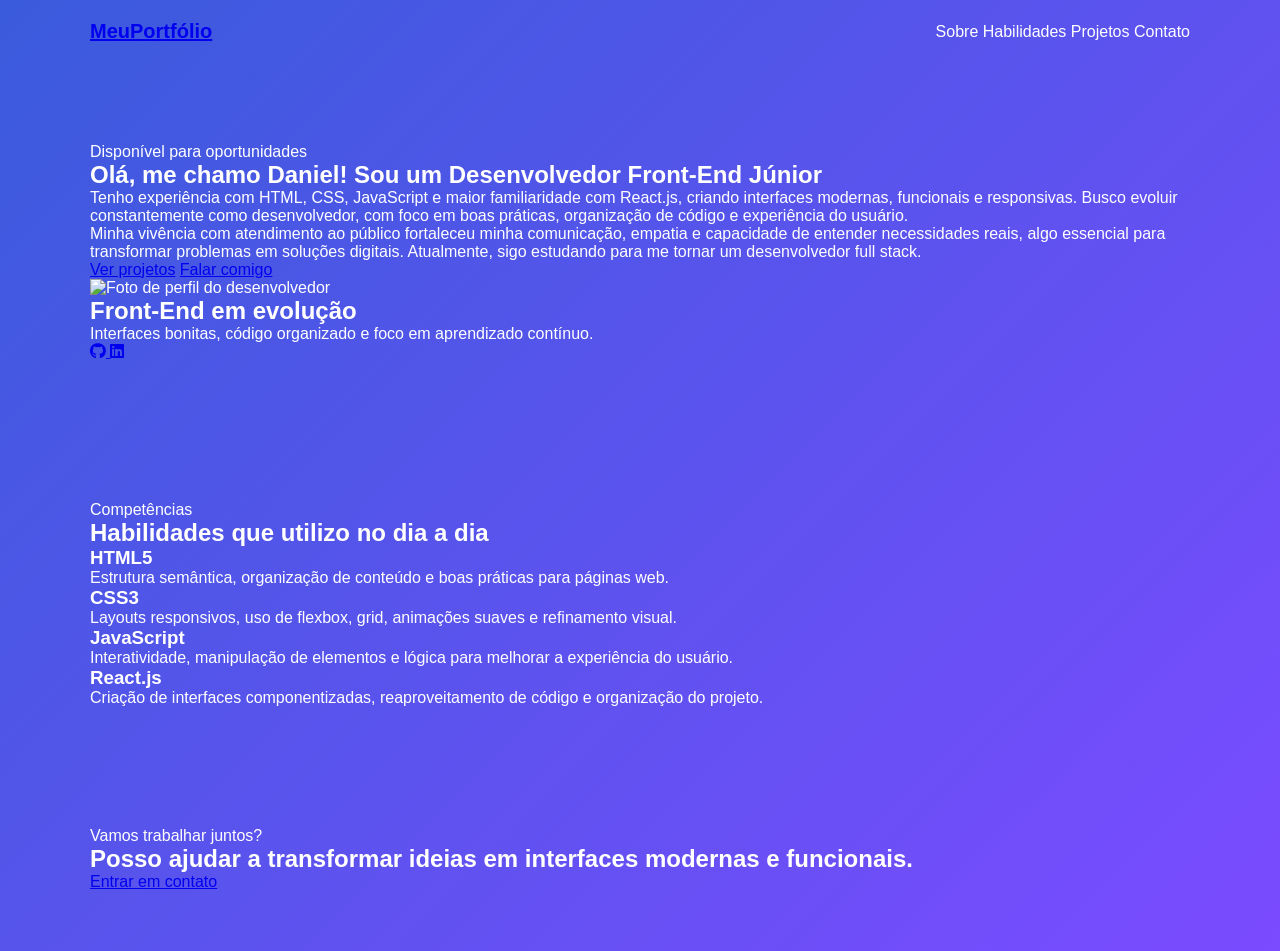
==== index.html @ eba87d22 "Update index.html" ====
<!DOCTYPE html>
<html lang="pt-BR">

<head>
    <meta charset="UTF-8">
    <meta name="viewport" content="width=device-width, initial-scale=1.0">
    <title>Portfólio | Desenvolvedor Front-End</title>
    <link rel="preconnect" href="https://fonts.googleapis.com">
    <link rel="preconnect" href="https://fonts.gstatic.com" crossorigin>
    <link href="https://fonts.googleapis.com/css2?family=Inter:wght@400;500;600;700;800&display=swap" rel="stylesheet">
    <link rel="stylesheet" href="style.css">
    <link rel="stylesheet" href="https://cdnjs.cloudflare.com/ajax/libs/font-awesome/6.5.0/css/all.min.css">
</head>

<body>
    <header class="topo">
        <div class="container nav">
            <a href="index.html" class="logo">MeuPortfólio</a>

            <nav>
                <a href="#sobre">Sobre</a>
                <a href="#habilidades">Habilidades</a>
                <a href="projetos.html">Projetos</a>
                <a href="https://www.instagram.com/danieelcorreia/" target="_blank" class="nav-contato">Contato</a>
            </nav>
        </div>
    </header>

    <main>
        <section class="main" id="sobre">
            <div class="container main-grid">
                <div class="main-texto">
                    <span class="destaque">Disponível para oportunidades</span>
                    <h1>Olá, me chamo Daniel! Sou um <span>Desenvolvedor Front-End Júnior</span></h1>

                    <p>
                        Tenho experiência com HTML, CSS, JavaScript e maior familiaridade com React.js,
                        criando interfaces modernas, funcionais e responsivas. Busco evoluir constantemente
                        como desenvolvedor, com foco em boas práticas, organização de código e experiência do usuário.
                    </p>

                    <p>
                        Minha vivência com atendimento ao público fortaleceu minha comunicação, empatia e capacidade
                        de entender necessidades reais, algo essencial para transformar problemas em soluções digitais.
                        Atualmente, sigo estudando para me tornar um desenvolvedor full stack.
                    </p>

                    <div class="main-botoes">
                        <a href="projetos.html" class="botao botao-primario">Ver projetos</a>
                        <a href="https://wa.me/5511357924939" target="_blank"
                            class="botao botao-secundario">Falar comigo</a>
                    </div>
                </div>

                <div class="main-card">

                    <img src="./imagens/IMG_20250426_105525.jpg" alt="Foto de perfil do desenvolvedor">
                    <div class="card-info">
                        <h2>Front-End em evolução</h2>
                        <p>Interfaces bonitas, código organizado e foco em aprendizado contínuo.</p>
                        <div class="social-links">

                            <a href="https://github.com/Forgotentubba" target="_blank">
                                <i class="fa-brands fa-github"></i>
                            </a>

                            <a href="https://www.linkedin.com/in/carlos-daniel-329a84391/" target="_blank">
                                <i class="fa-brands fa-linkedin"></i>
                            </a>

                        </div>
                    </div>
                </div>
            </div>
        </section>

        <section class="secao" id="habilidades">
            <div class="container">
                <div class="secao-titulo">
                    <span>Competências</span>
                    <h2>Habilidades que utilizo no dia a dia</h2>
                </div>

                <div class="skills-grid">
                    <article class="skill-card">
                        <h3>HTML5</h3>
                        <p>Estrutura semântica, organização de conteúdo e boas práticas para páginas web.</p>
                    </article>

                    <article class="skill-card">
                        <h3>CSS3</h3>
                        <p>Layouts responsivos, uso de flexbox, grid, animações suaves e refinamento visual.</p>
                    </article>

                    <article class="skill-card">
                        <h3>JavaScript</h3>
                        <p>Interatividade, manipulação de elementos e lógica para melhorar a experiência do usuário.</p>
                    </article>

                    <article class="skill-card">
                        <h3>React.js</h3>
                        <p>Criação de interfaces componentizadas, reaproveitamento de código e organização do projeto.
                        </p>
                    </article>
                </div>
            </div>
        </section>

        <section class="secao contato">
            <div class="container contato-box">
                <div>
                    <span>Vamos trabalhar juntos?</span>
                    <h2>Posso ajudar a transformar ideias em interfaces modernas e funcionais.</h2>
                </div>
                <a href="https://mailto:carlosdanielsantoscorreia@gmail.com" target="_blank" class="botao botao-primario">Entrar em contato</a>
            </div>
        </section>
    </main>
</body>

</html>
---- style.css ----
* {
    margin: 0;
    padding: 0;
    box-sizing: border-box;
    font-family: Arial, Helvetica, sans-serif;
}

body {
    background: linear-gradient(135deg, #3a5bdc, #7b4bff);
    color: #fff;
}

.container {
    width: 90%;
    max-width: 1100px;
    margin: auto;
}

header {
    padding: 20px 0;
}

.nav {
    display: flex;
    justify-content: space-between;
    align-items: center;
}

.logo {
    font-weight: bold;
    font-size: 20px;
}

nav ul {
    display: flex;
    list-style: none;
    gap: 20px;
}

nav a {
    color: #fff;
    text-decoration: none;
    font-weight: 500;
}

.btn-nav {
    background: #ff7a00;
    padding: 8px 15px;
    border-radius: 5px;
    display: flex;
    color: #fff;
    font-weight: bold;
    text-decoration: none;
}

.main {
    padding: 80px 0;
}

.main-content {
    display: flex;
    align-items: center;
    justify-content: space-between;
}

.main-text h1 {
    font-size: 42px;
    margin-bottom: 20px;
}

.main-text span {
    color: #ff7a00;
}

.main-text p {
    margin-bottom: 25px;
    font-size: 18px;
}

.main-buttons {
    display: flex;
    gap: 15px;
}

.btn-primary {
    background: #ff7a00;
    color: #fff;
    padding: 12px 25px;
    text-decoration: none;
    border-radius: 6px;
    font-weight: bold;
}

.btn-outline {
    border: 2px solid #fff;
    padding: 12px 25px;
    text-decoration: none;
    color: #fff;
    border-radius: 6px;
}

section {
    padding: 60px 0;
}

.benefits, .services {
    background: #ffffff;
    color: #333;
}

.benefits-grid,
.services-grid {
    display: grid;
    grid-template-columns: repeat(auto-fit, minmax(250px, 1fr));
    gap: 20px;
}

.card {
    background: #f5f5f5;
    padding: 30px;
    border-radius: 12px;
    text-align: center;
}

.services h2 {
    text-align: center;
    margin-bottom: 10px;
}

.subtitle {
    text-align: center;
    margin-bottom: 40px;
    color: #666;
}

.center {
    text-align: center;
    margin-top: 40px;
}

footer {
    text-align: center;
    padding: 20px;
    background: #222;
    color: #fff;
}

@media (max-width: 768px) {
    .main-content {
        flex-direction: column;
        text-align: center;
    }

    .main-buttons {
        justify-content: center;
    }
}
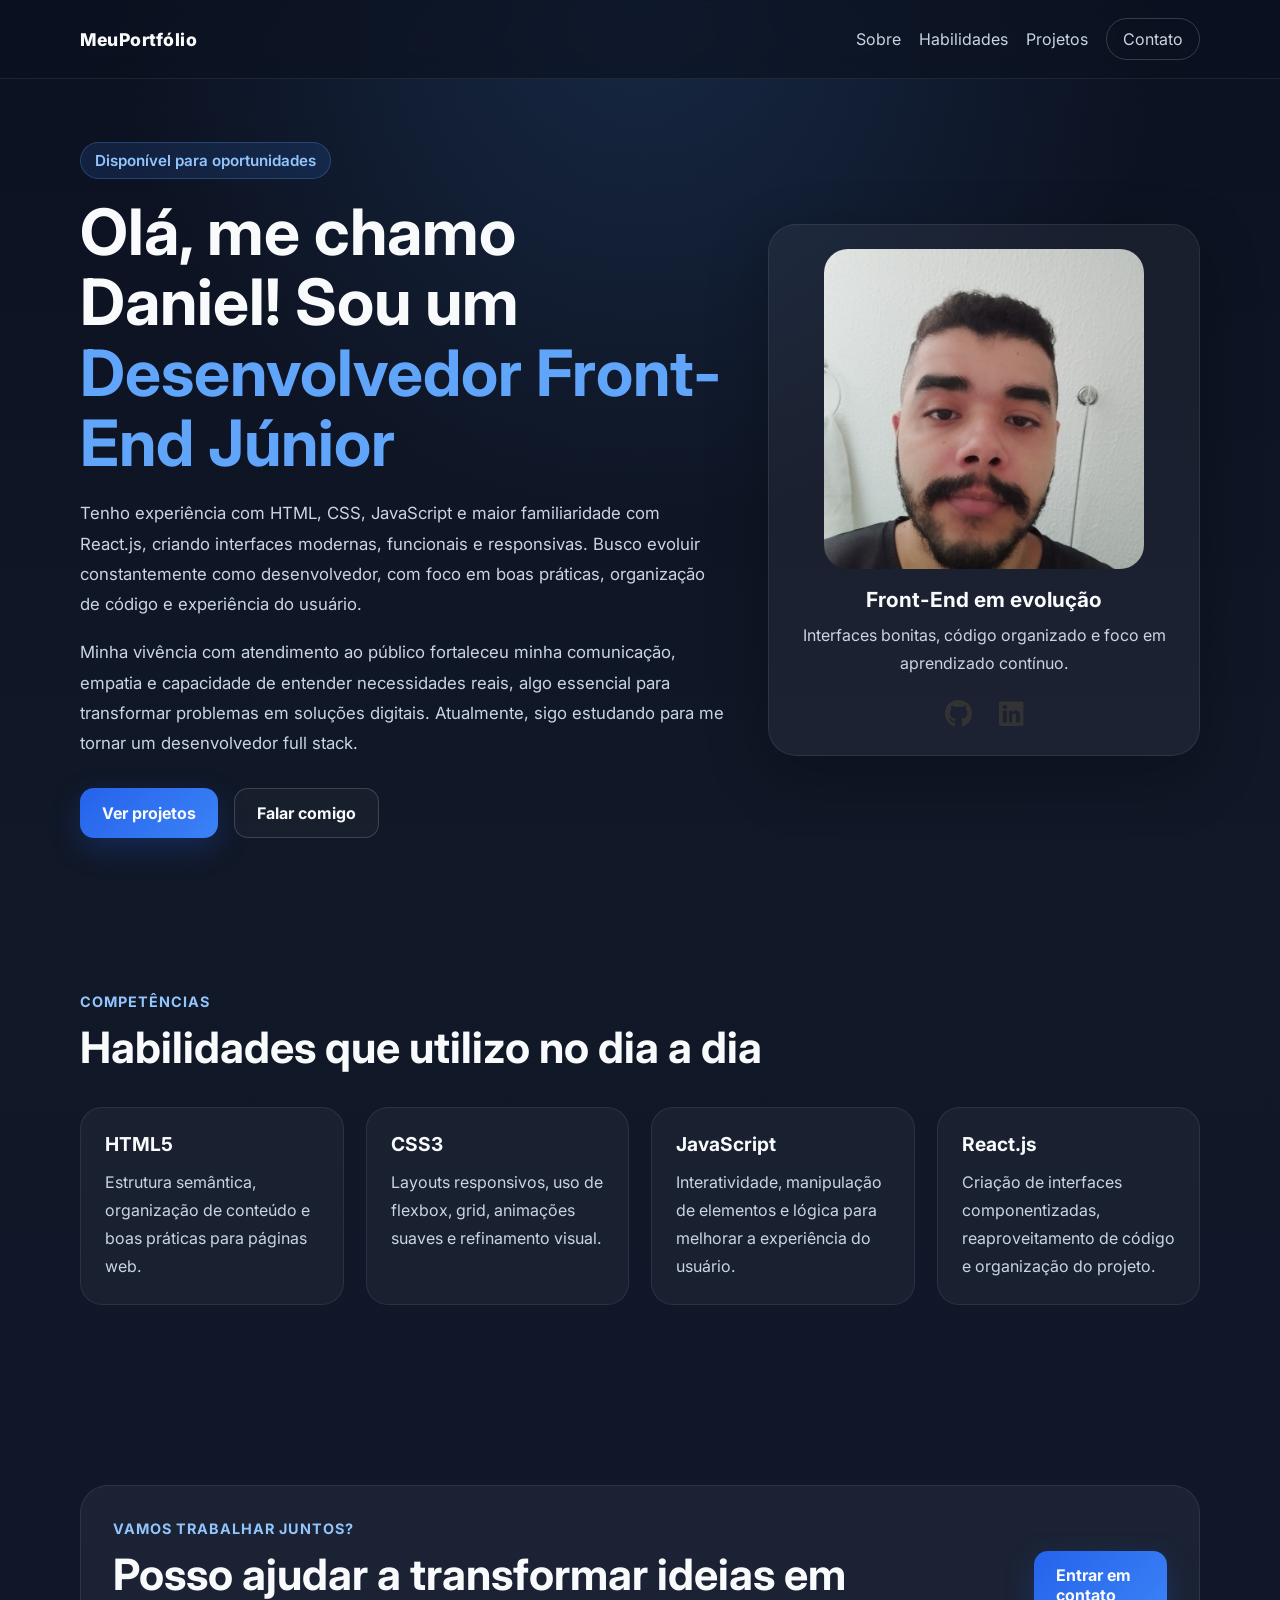
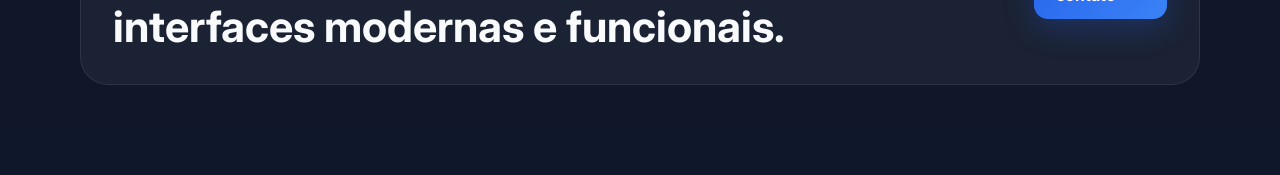
==== commit 60035e18: "Atualizar o index.html" ====
--- a/index.html
+++ b/index.html
@@ -21,7 +21,7 @@
                 <a href="#sobre">Sobre</a>
                 <a href="#habilidades">Habilidades</a>
                 <a href="projetos.html">Projetos</a>
-                <a href="https://www.instagram.com/danieelcorreia/" target="_blank" class="nav-contato">Contato</a>
+                <a href="https://wa.me/5511357924939" target="_blank" class="nav-contato">Contato</a>
             </nav>
         </div>
     </header>
@@ -112,7 +112,7 @@
                     <span>Vamos trabalhar juntos?</span>
                     <h2>Posso ajudar a transformar ideias em interfaces modernas e funcionais.</h2>
                 </div>
-                <a href="https://mailto:carlosdanielsantoscorreia@gmail.com" target="_blank" class="botao botao-primario">Entrar em contato</a>
+                <a href="https://wa.me/5511357924939" target="_blank" class="botao botao-primario">Entrar em contato</a>
             </div>
         </section>
     </main>
--- a/style.css
+++ b/style.css
@@ -2,156 +2,306 @@
     margin: 0;
     padding: 0;
     box-sizing: border-box;
-    font-family: Arial, Helvetica, sans-serif;
+}
+
+html {
+    scroll-behavior: smooth;
 }
 
 body {
-    background: linear-gradient(135deg, #3a5bdc, #7b4bff);
-    color: #fff;
+    font-family: 'Inter', sans-serif;
+    background:
+        radial-gradient(circle at top, rgba(74, 144, 226, 0.18), transparent 28%),
+        linear-gradient(180deg, #0b1120 0%, #111827 50%, #0f172a 100%);
+    color: #f8fafc;
+}
+
+a {
+    color: inherit;
+    text-decoration: none;
+}
+
+img {
+    max-width: 100%;
+    display: block;
 }
 
 .container {
-    width: 90%;
-    max-width: 1100px;
-    margin: auto;
-}
-
-header {
-    padding: 20px 0;
+    width: min(1120px, 90%);
+    margin: 0 auto;
+}
+
+.topo {
+    position: sticky;
+    top: 0;
+    z-index: 10;
+    backdrop-filter: blur(12px);
+    background: rgba(11, 17, 32, 0.65);
+    border-bottom: 1px solid rgba(255, 255, 255, 0.08);
 }
 
 .nav {
     display: flex;
+    align-items: center;
     justify-content: space-between;
-    align-items: center;
+    padding: 18px 0;
 }
 
 .logo {
-    font-weight: bold;
-    font-size: 20px;
-}
-
-nav ul {
-    display: flex;
-    list-style: none;
+    font-size: 1.1rem;
+    font-weight: 800;
+    letter-spacing: 0.5px;
+}
+
+nav {
+    display: flex;
+    align-items: center;
+    gap: 18px;
+    flex-wrap: wrap;
+}
+
+nav a {
+    color: #cbd5e1;
+    transition: 0.3s ease;
+}
+
+nav a:hover {
+    color: #ffffff;
+}
+
+.nav-contato {
+    padding: 10px 16px;
+    border: 1px solid rgba(255, 255, 255, 0.18);
+    border-radius: 999px;
+}
+
+.main {
+    min-height: calc(100vh - 78px);
+    display: flex;
+    align-items: center;
+    padding: 56px 0;
+}
+
+.main-grid {
+    display: grid;
+    grid-template-columns: 1.2fr 0.8fr;
+    gap: 40px;
+    align-items: center;
+}
+
+.destaque {
+    display: inline-block;
+    padding: 8px 14px;
+    margin-bottom: 18px;
+    border-radius: 999px;
+    background: rgba(59, 130, 246, 0.14);
+    border: 1px solid rgba(96, 165, 250, 0.25);
+    color: #93c5fd;
+    font-size: 0.95rem;
+    font-weight: 600;
+}
+
+.main-texto h1 {
+    font-size: clamp(2.2rem, 5vw, 4rem);
+    line-height: 1.1;
+    margin-bottom: 20px;
+}
+
+.main-texto h1 span {
+    color: #60a5fa;
+}
+
+.main-texto p {
+    color: #cbd5e1;
+    font-size: 1.05rem;
+    line-height: 1.8;
+    margin-bottom: 18px;
+    max-width: 680px;
+}
+
+.main-botoes {
+    display: flex;
+    gap: 16px;
+    flex-wrap: wrap;
+    margin-top: 30px;
+}
+
+.botao {
+    display: inline-flex;
+    align-items: center;
+    justify-content: center;
+    padding: 14px 22px;
+    border-radius: 14px;
+    font-weight: 700;
+    transition: transform 0.25s ease, box-shadow 0.25s ease, background 0.25s ease;
+}
+
+.botao:hover {
+    transform: translateY(-3px);
+}
+
+.botao-primario {
+    background: linear-gradient(135deg, #2563eb, #3b82f6);
+    box-shadow: 0 10px 30px rgba(37, 99, 235, 0.25);
+}
+
+.botao-secundario {
+    border: 1px solid rgba(255, 255, 255, 0.16);
+    background: rgba(255, 255, 255, 0.03);
+}
+
+.main-card {
+    background: rgba(255, 255, 255, 0.05);
+    border: 1px solid rgba(255, 255, 255, 0.08);
+    border-radius: 28px;
+    padding: 24px;
+    box-shadow: 0 20px 60px rgba(0, 0, 0, 0.25);
+}
+
+.main-card img {
+    width: 100%;
+    max-width: 320px;
+    aspect-ratio: 1 / 1;
+    object-fit: cover;
+    border-radius: 24px;
+    margin: 0 auto 18px;
+}
+
+.card-info {
+    text-align: center;
+}
+
+.card-info h2 {
+    margin-bottom: 10px;
+    font-size: 1.3rem;
+}
+
+.card-info p {
+    color: #cbd5e1;
+    line-height: 1.7;
+}
+
+.social-links {
+    margin-top: 20px;
+}
+
+.social-links a {
+    font-size: 28px;
+    margin: 0 10px;
+    color: #333;
+    transition: 0.3s;
+}
+
+.social-links a:hover {
+    color: #0077b5;
+    transform: scale(1.2);
+}
+
+.secao {
+    padding: 90px 0;
+}
+
+.secao-titulo {
+    margin-bottom: 34px;
+}
+
+.secao-titulo span,
+.contato span {
+    color: #93c5fd;
+    font-weight: 700;
+    text-transform: uppercase;
+    letter-spacing: 1px;
+    font-size: 0.9rem;
+}
+
+.secao-titulo h2,
+.contato h2 {
+    font-size: clamp(1.8rem, 4vw, 2.7rem);
+    margin-top: 10px;
+}
+
+.skills-grid {
+    display: grid;
+    grid-template-columns: repeat(4, 1fr);
+    gap: 22px;
+}
+
+.skill-card {
+    background: rgba(255, 255, 255, 0.04);
+    border: 1px solid rgba(255, 255, 255, 0.08);
+    border-radius: 22px;
+    padding: 24px;
+    transition: transform 0.25s ease, border-color 0.25s ease;
+}
+
+.skill-card:hover {
+    transform: translateY(-6px);
+    border-color: rgba(96, 165, 250, 0.4);
+}
+
+.skill-card h3 {
+    margin-bottom: 12px;
+    font-size: 1.2rem;
+}
+
+.skill-card p {
+    color: #cbd5e1;
+    line-height: 1.75;
+}
+
+.contato-box {
+    display: flex;
+    align-items: center;
+    justify-content: space-between;
     gap: 20px;
-}
-
-nav a {
-    color: #fff;
-    text-decoration: none;
-    font-weight: 500;
-}
-
-.btn-nav {
-    background: #ff7a00;
-    padding: 8px 15px;
-    border-radius: 5px;
-    display: flex;
-    color: #fff;
-    font-weight: bold;
-    text-decoration: none;
-}
-
-.main {
-    padding: 80px 0;
-}
-
-.main-content {
-    display: flex;
-    align-items: center;
-    justify-content: space-between;
-}
-
-.main-text h1 {
-    font-size: 42px;
-    margin-bottom: 20px;
-}
-
-.main-text span {
-    color: #ff7a00;
-}
-
-.main-text p {
-    margin-bottom: 25px;
-    font-size: 18px;
-}
-
-.main-buttons {
-    display: flex;
-    gap: 15px;
-}
-
-.btn-primary {
-    background: #ff7a00;
-    color: #fff;
-    padding: 12px 25px;
-    text-decoration: none;
-    border-radius: 6px;
-    font-weight: bold;
-}
-
-.btn-outline {
-    border: 2px solid #fff;
-    padding: 12px 25px;
-    text-decoration: none;
-    color: #fff;
-    border-radius: 6px;
-}
-
-section {
-    padding: 60px 0;
-}
-
-.benefits, .services {
-    background: #ffffff;
-    color: #333;
-}
-
-.benefits-grid,
-.services-grid {
-    display: grid;
-    grid-template-columns: repeat(auto-fit, minmax(250px, 1fr));
-    gap: 20px;
-}
-
-.card {
-    background: #f5f5f5;
-    padding: 30px;
-    border-radius: 12px;
-    text-align: center;
-}
-
-.services h2 {
-    text-align: center;
-    margin-bottom: 10px;
-}
-
-.subtitle {
-    text-align: center;
-    margin-bottom: 40px;
-    color: #666;
-}
-
-.center {
-    text-align: center;
-    margin-top: 40px;
-}
-
-footer {
-    text-align: center;
-    padding: 20px;
-    background: #222;
-    color: #fff;
-}
-
-@media (max-width: 768px) {
-    .main-content {
+    padding: 32px;
+    border-radius: 28px;
+    background: rgba(255, 255, 255, 0.05);
+    border: 1px solid rgba(255, 255, 255, 0.08);
+}
+
+@media (max-width: 900px) {
+    .hero-grid,
+    .skills-grid,
+    .contato-box {
+        grid-template-columns: 1fr;
         flex-direction: column;
-        text-align: center;
-    }
-
-    .main-buttons {
-        justify-content: center;
-    }
-}
+    }
+
+    .hero {
+        min-height: auto;
+        padding-top: 36px;
+    }
+
+    .hero-card {
+        max-width: 420px;
+        margin: 0 auto;
+    }
+}
+
+@media (max-width: 640px) {
+    .nav {
+        gap: 16px;
+        flex-direction: column;
+        align-items: flex-start;
+    }
+
+    nav {
+        gap: 12px;
+    }
+
+    .hero-texto h1 {
+        font-size: 2.2rem;
+    }
+
+    .hero-texto p,
+    .skill-card p,
+    .card-info p {
+        font-size: 0.98rem;
+    }
+
+    .contato-box {
+        padding: 24px;
+        align-items: flex-start;
+    }
+}
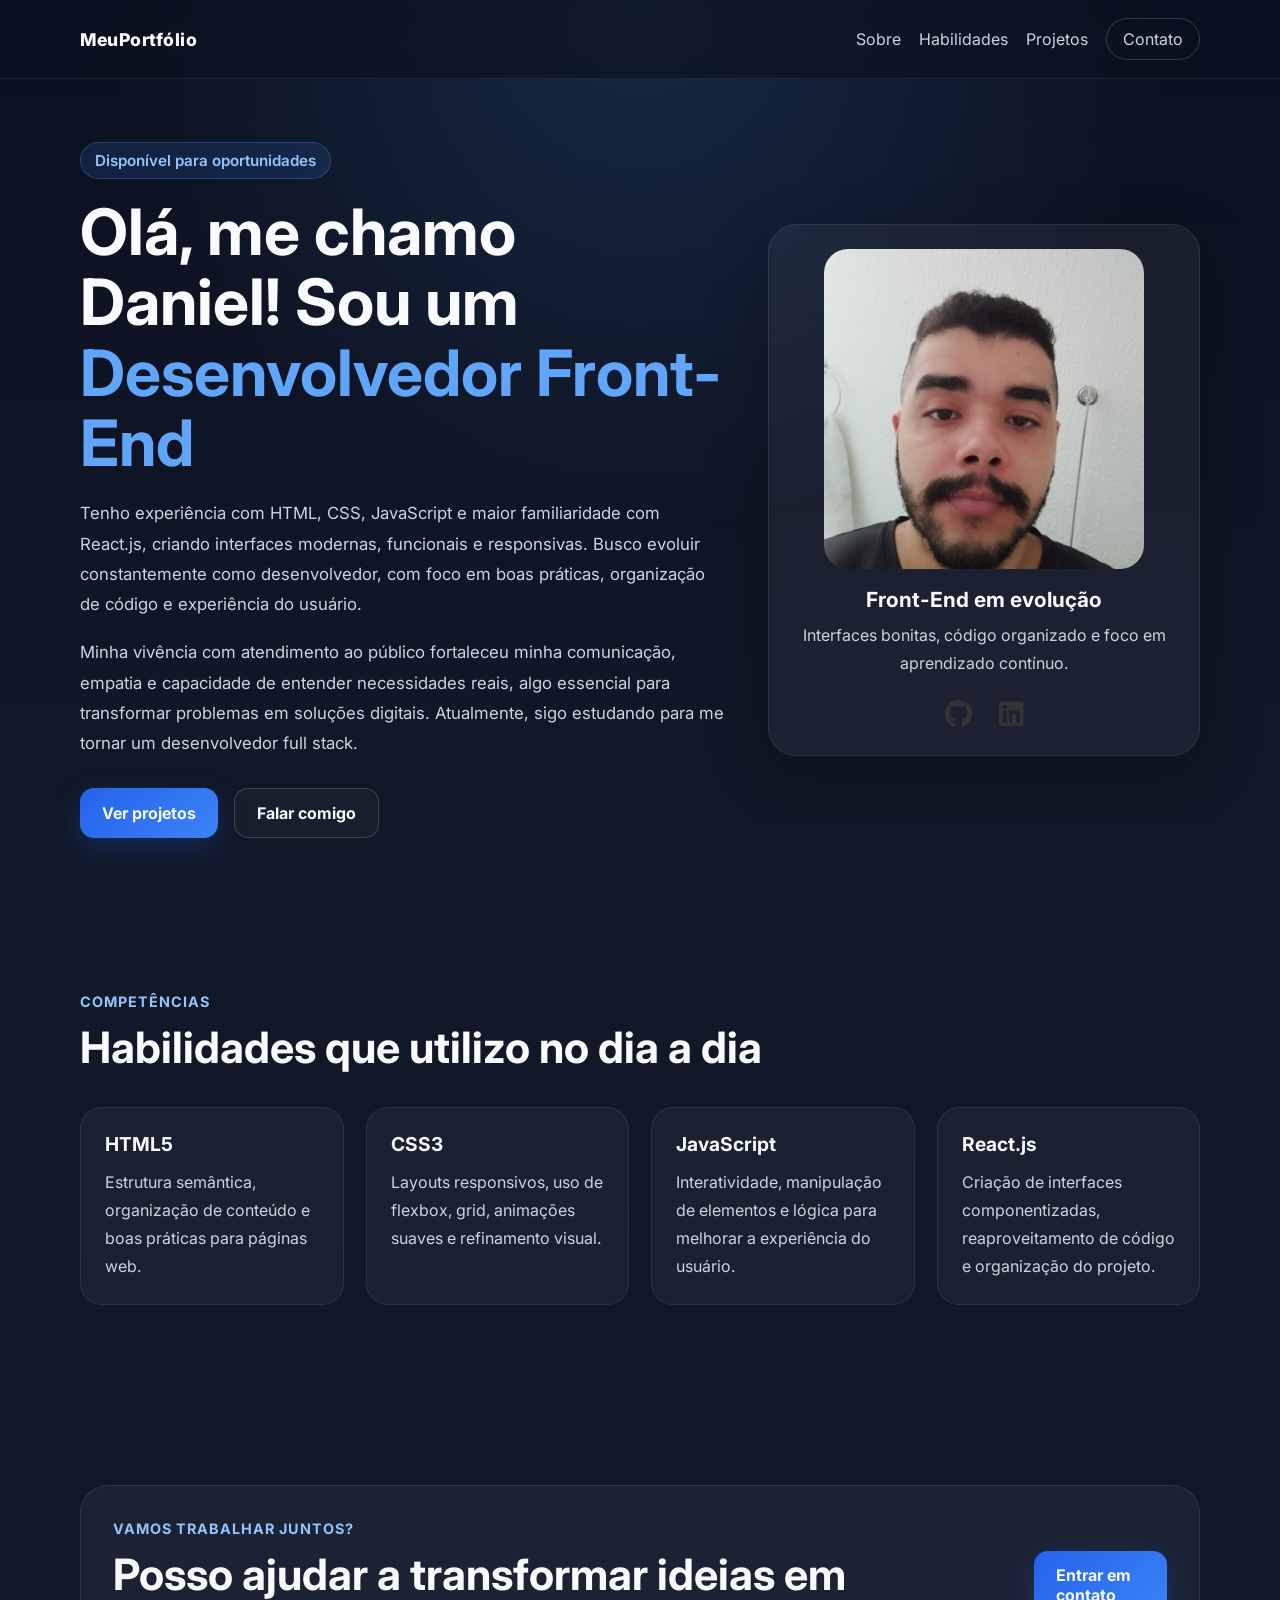
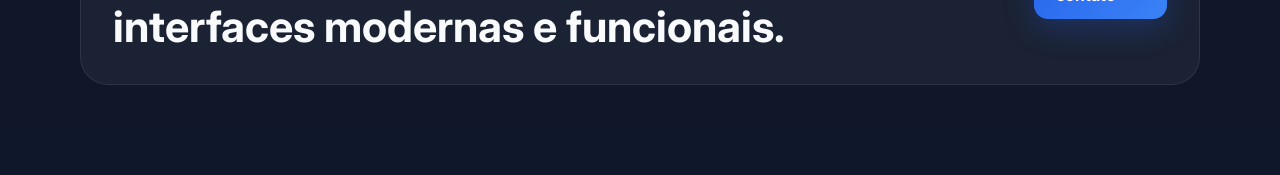
==== commit ad77f6c3: "Update index.html" ====
--- a/index.html
+++ b/index.html
@@ -21,7 +21,7 @@
                 <a href="#sobre">Sobre</a>
                 <a href="#habilidades">Habilidades</a>
                 <a href="projetos.html">Projetos</a>
-                <a href="https://wa.me/5511357924939" target="_blank" class="nav-contato">Contato</a>
+                <a href="https://wa.me/5511957824939" target="_blank" class="nav-contato">Contato</a>
             </nav>
         </div>
     </header>
@@ -31,7 +31,7 @@
             <div class="container main-grid">
                 <div class="main-texto">
                     <span class="destaque">Disponível para oportunidades</span>
-                    <h1>Olá, me chamo Daniel! Sou um <span>Desenvolvedor Front-End Júnior</span></h1>
+                    <h1>Olá, me chamo Daniel! Sou um <span>Desenvolvedor Front-End</span></h1>
 
                     <p>
                         Tenho experiência com HTML, CSS, JavaScript e maior familiaridade com React.js,
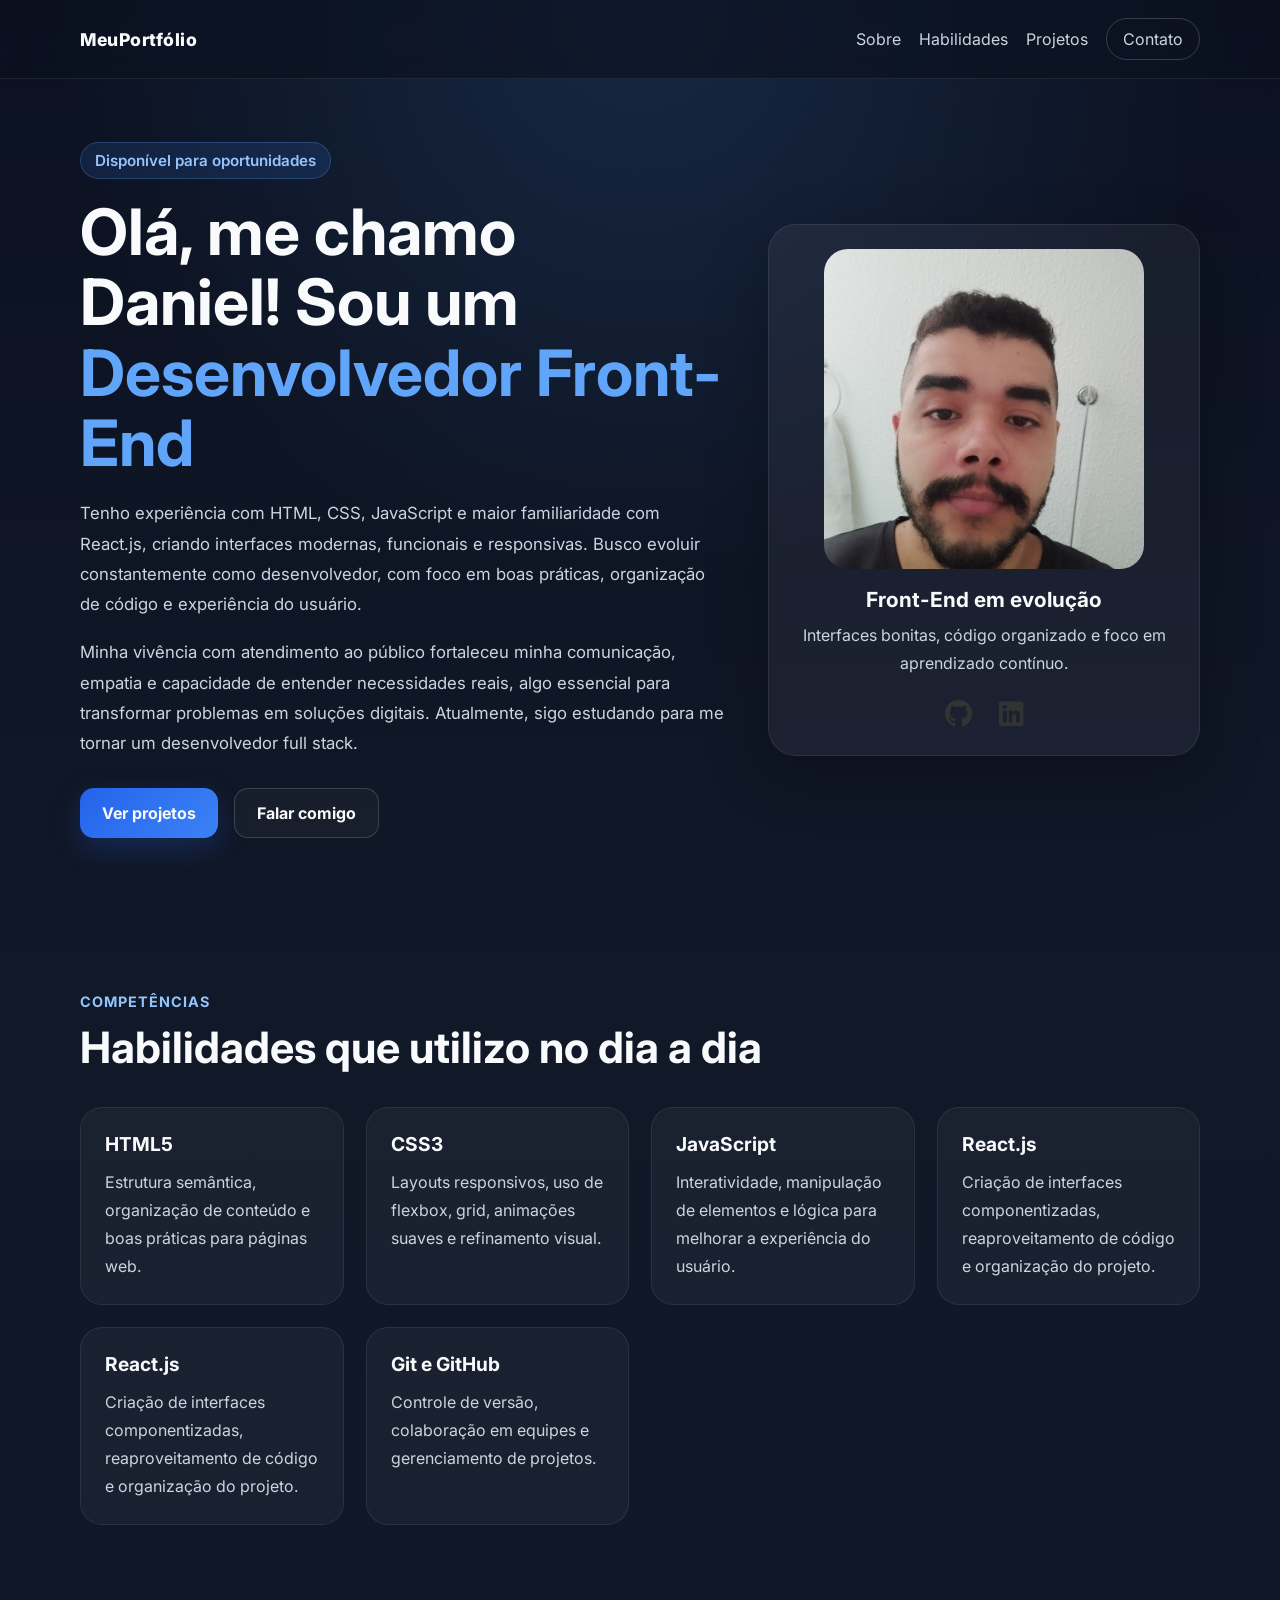
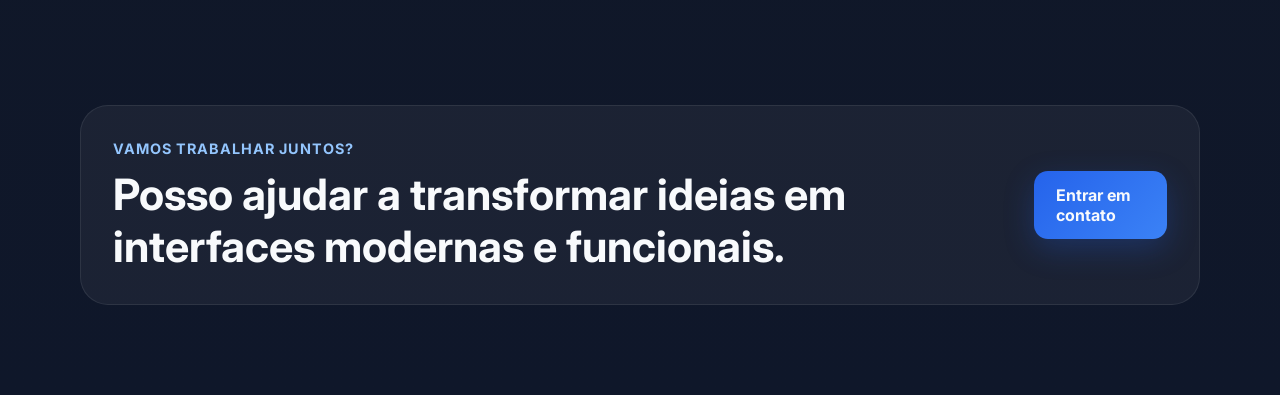
==== commit ecce0417: "Update index.html" ====
--- a/index.html
+++ b/index.html
@@ -102,6 +102,16 @@
                         <p>Criação de interfaces componentizadas, reaproveitamento de código e organização do projeto.
                         </p>
                     </article>
+                    <article class="skill-card">
+                        <h3>React.js</h3>
+                        <p>Criação de interfaces componentizadas, reaproveitamento de código e organização do projeto.
+                        </p>
+                    </article>
+                    <article class="skill-card">
+                        <h3>Git e GitHub</h3>
+                        <p>Controle de versão, colaboração em equipes e gerenciamento de projetos.
+                        </p>
+                    </article>
                 </div>
             </div>
         </section>
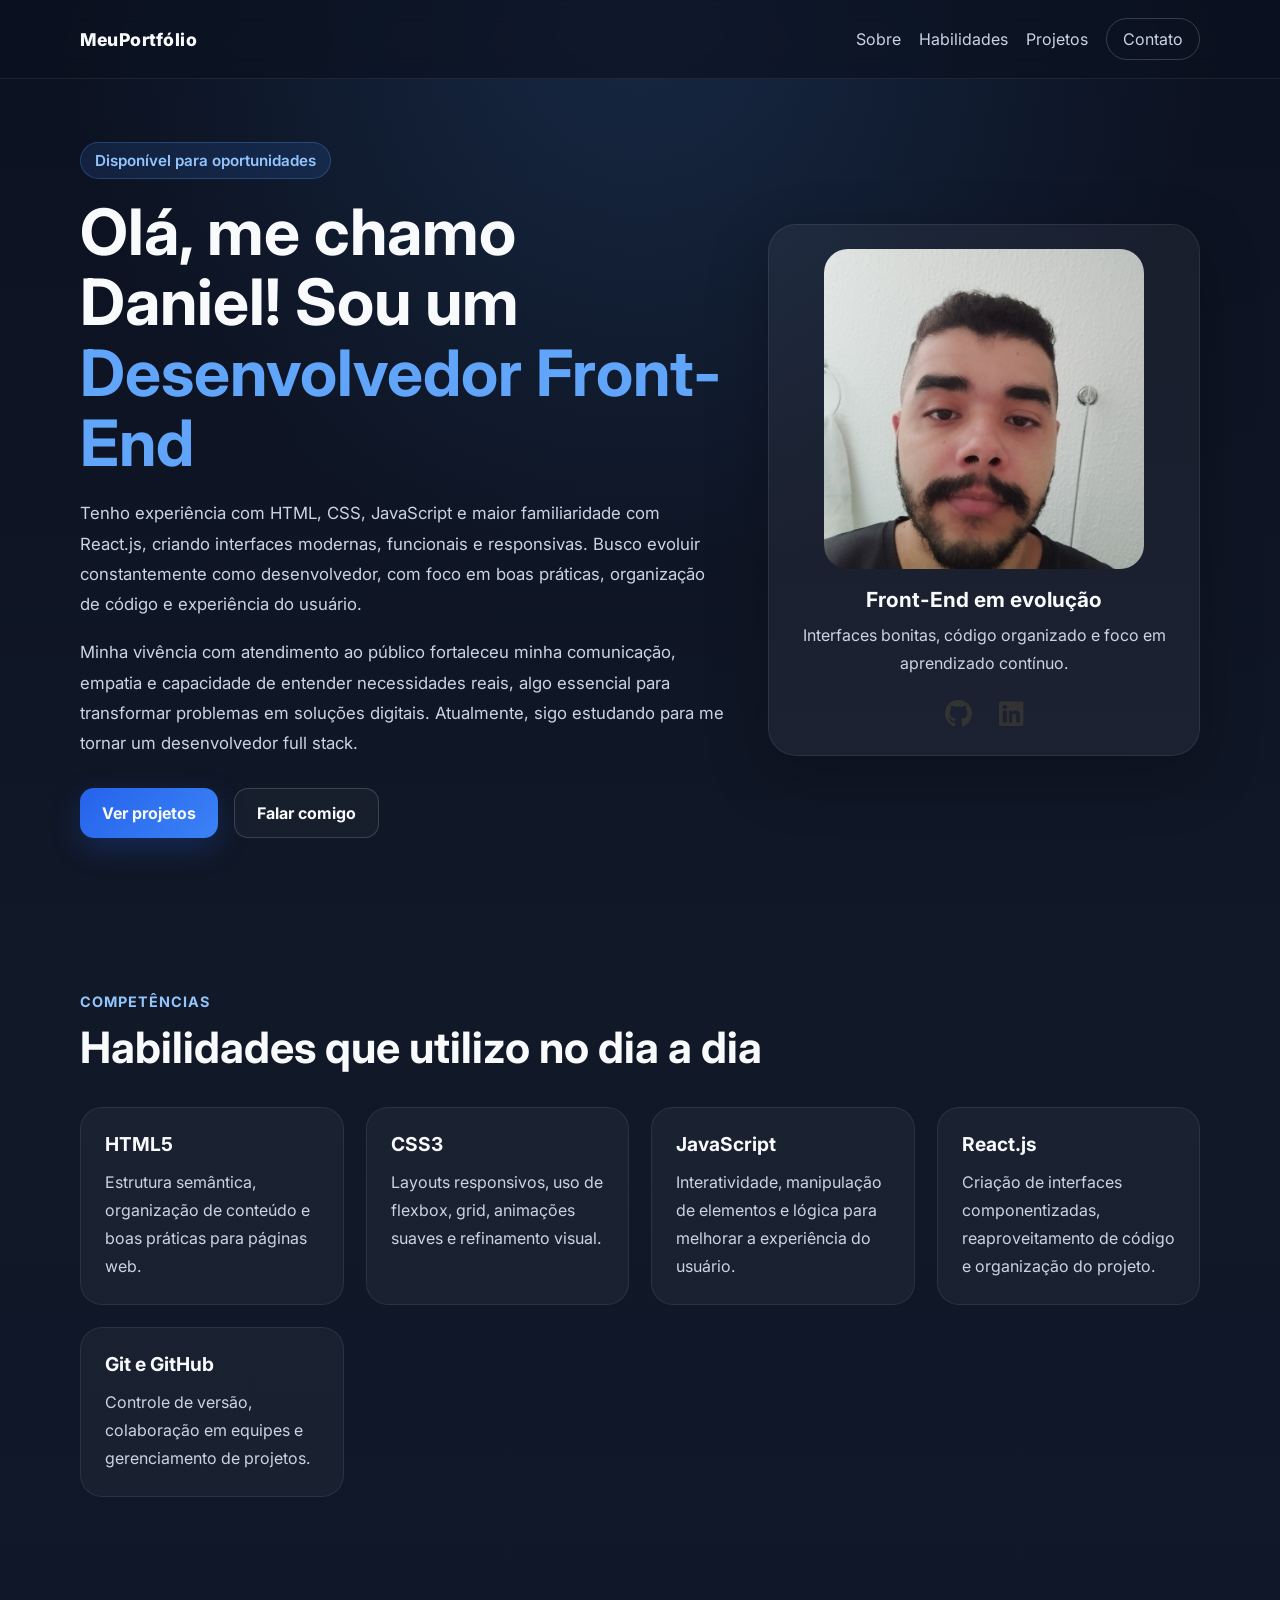
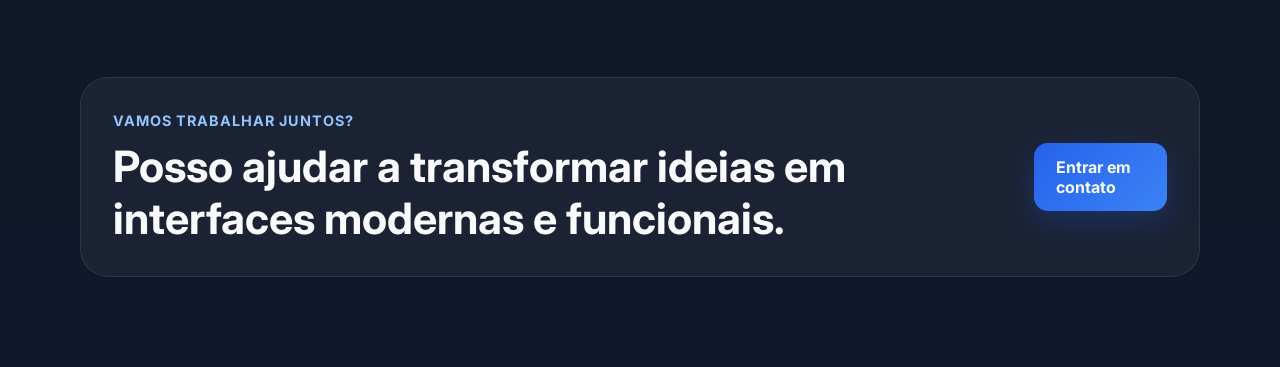
==== commit 239a3a9a: "Update index.html" ====
--- a/index.html
+++ b/index.html
@@ -103,11 +103,6 @@
                         </p>
                     </article>
                     <article class="skill-card">
-                        <h3>React.js</h3>
-                        <p>Criação de interfaces componentizadas, reaproveitamento de código e organização do projeto.
-                        </p>
-                    </article>
-                    <article class="skill-card">
                         <h3>Git e GitHub</h3>
                         <p>Controle de versão, colaboração em equipes e gerenciamento de projetos.
                         </p>
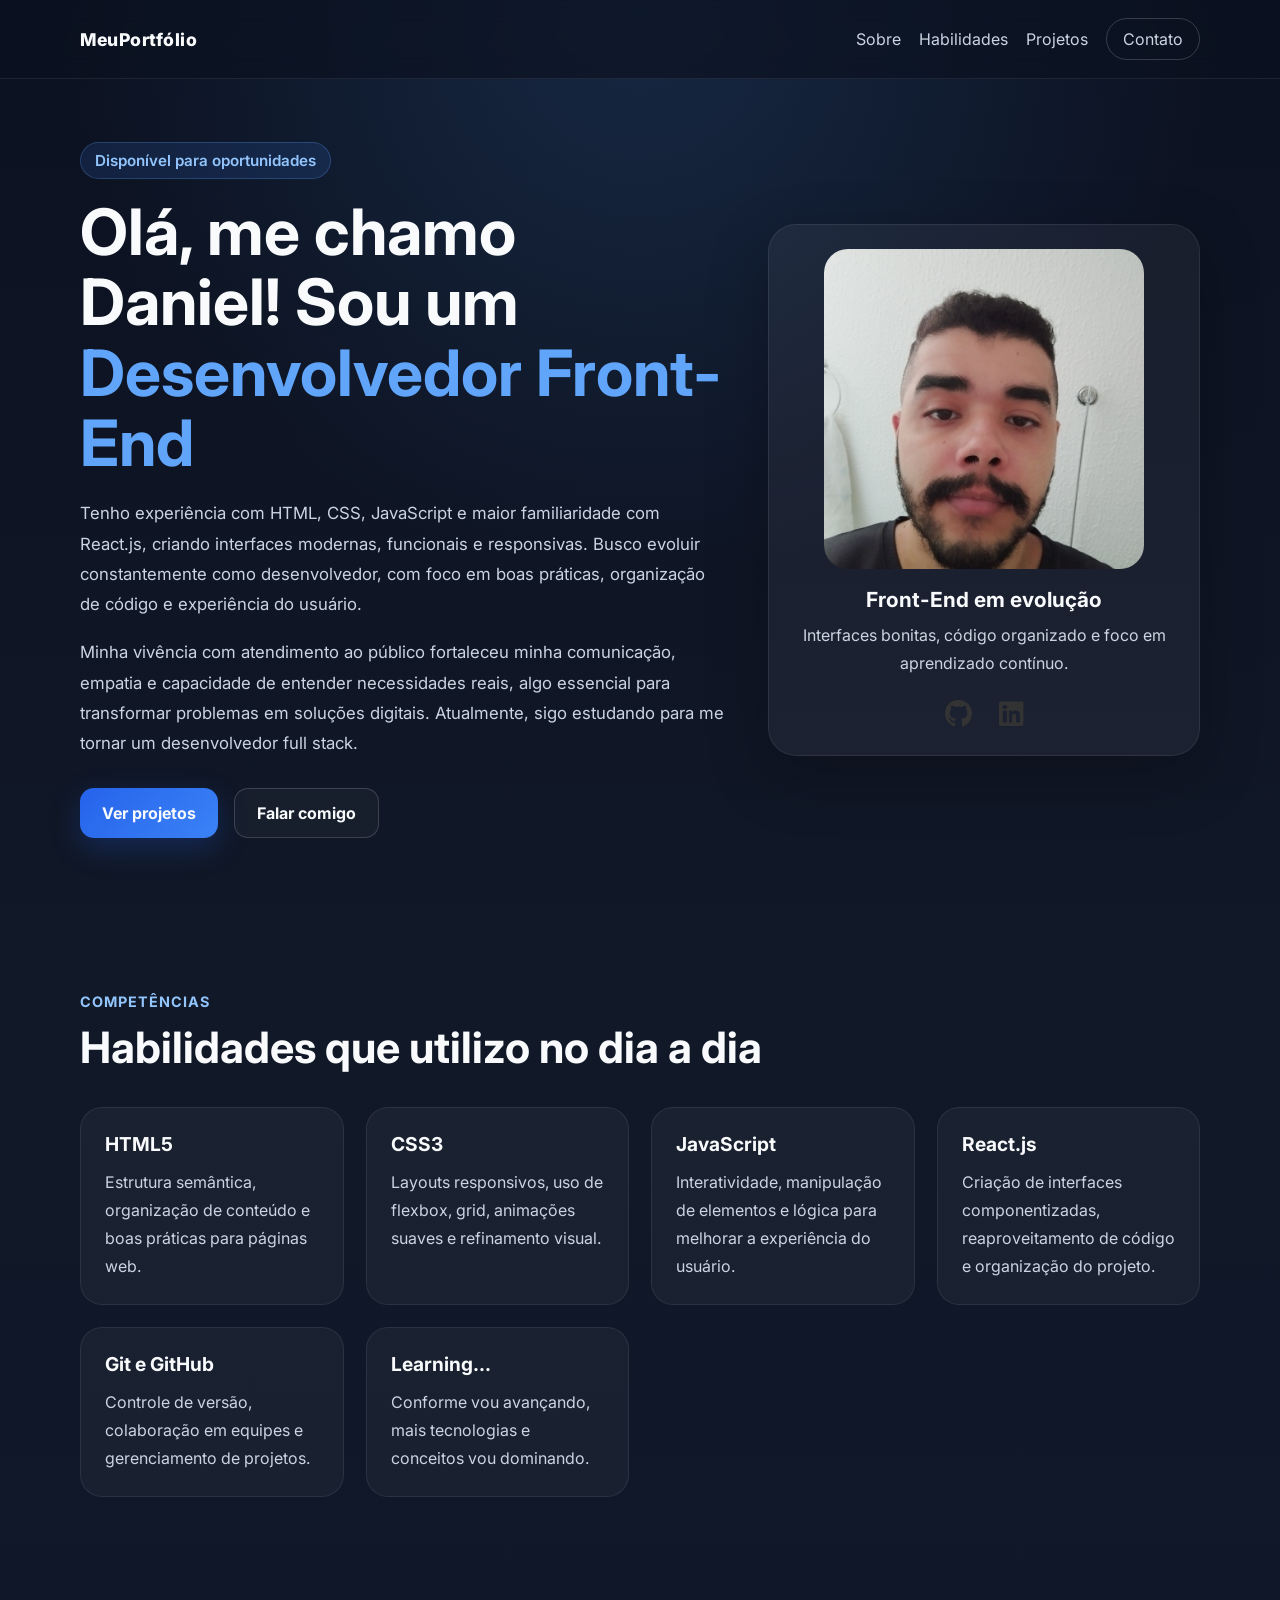
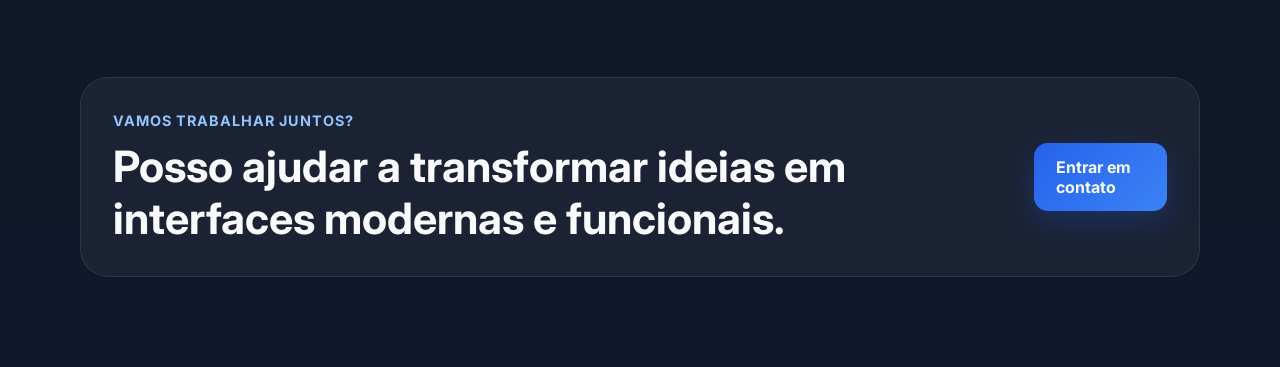
==== commit aa9bf004: "Update index.html" ====
--- a/index.html
+++ b/index.html
@@ -107,6 +107,10 @@
                         <p>Controle de versão, colaboração em equipes e gerenciamento de projetos.
                         </p>
                     </article>
+                     <article class="skill-card">
+                        <h3>Learning...</h3>
+                        <p>Conforme vou avançando, mais tecnologias e conceitos vou dominando.</p>
+                    </article>
                 </div>
             </div>
         </section>
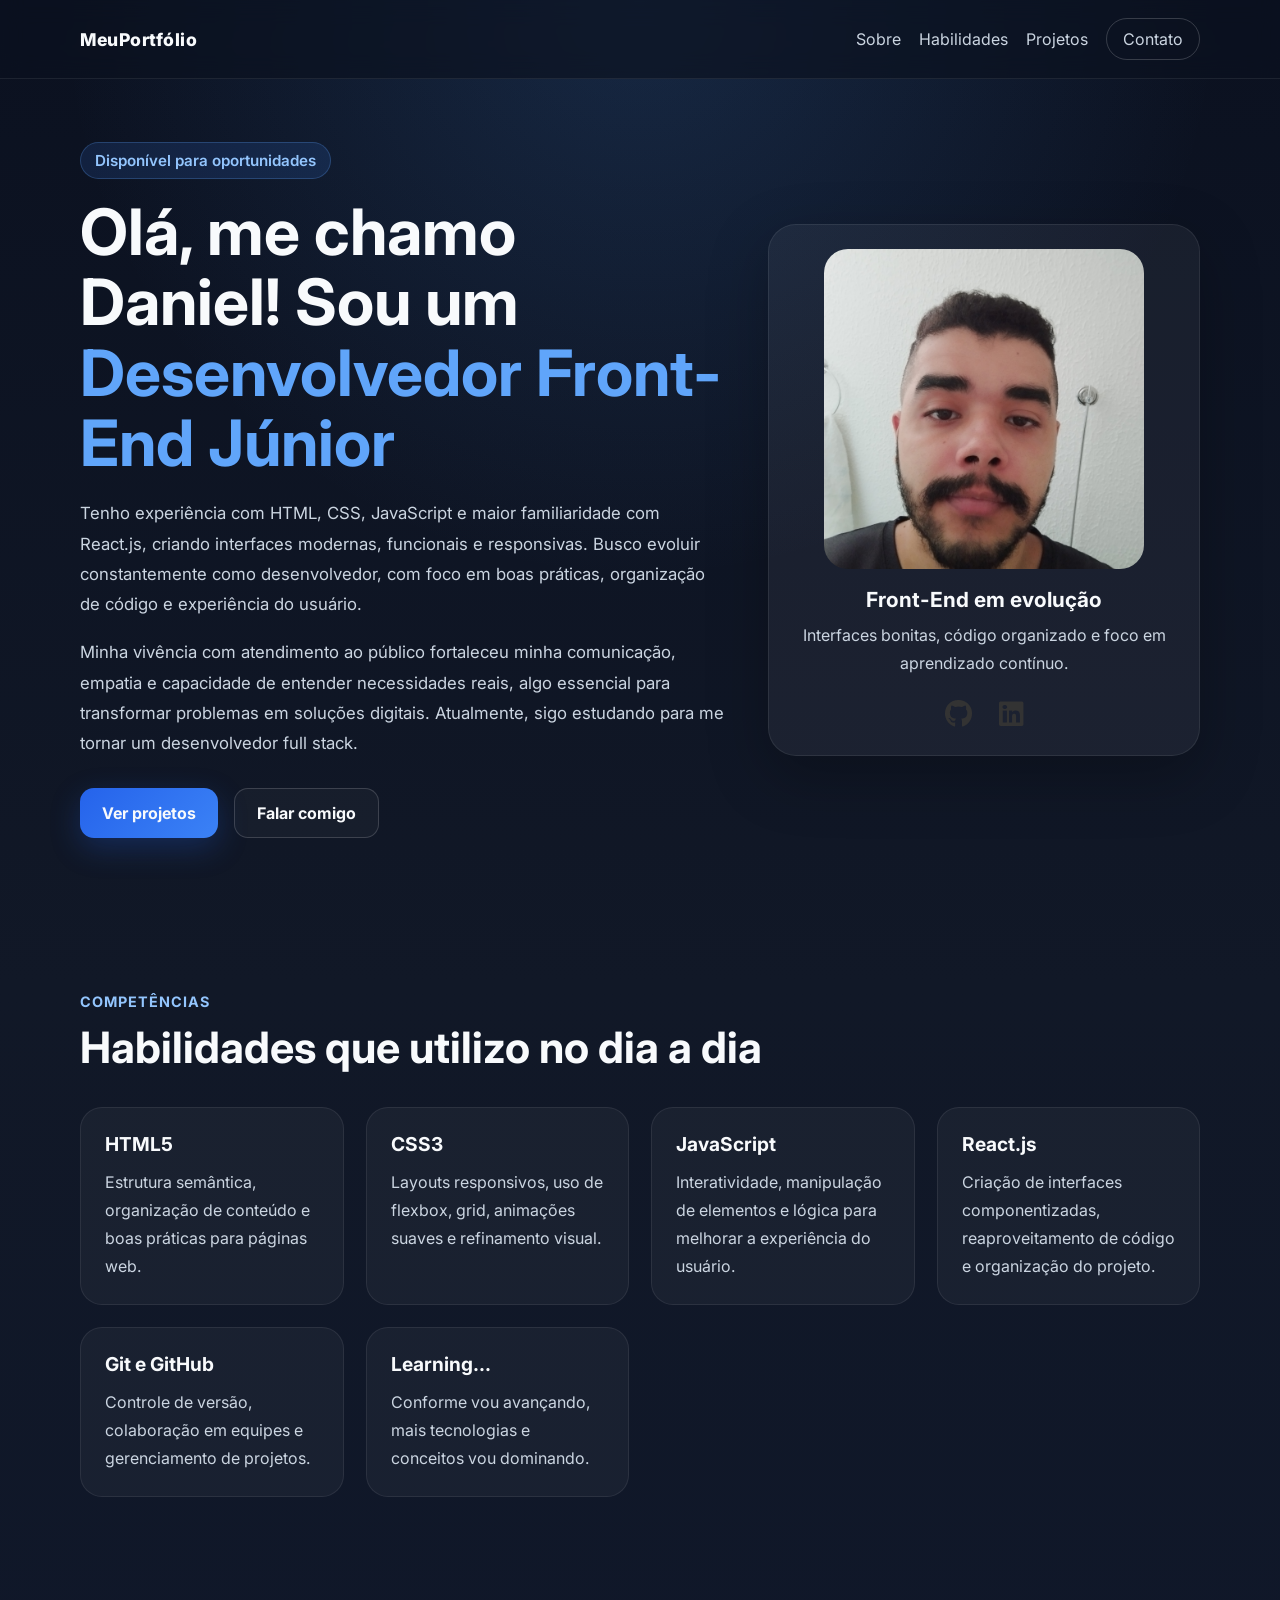
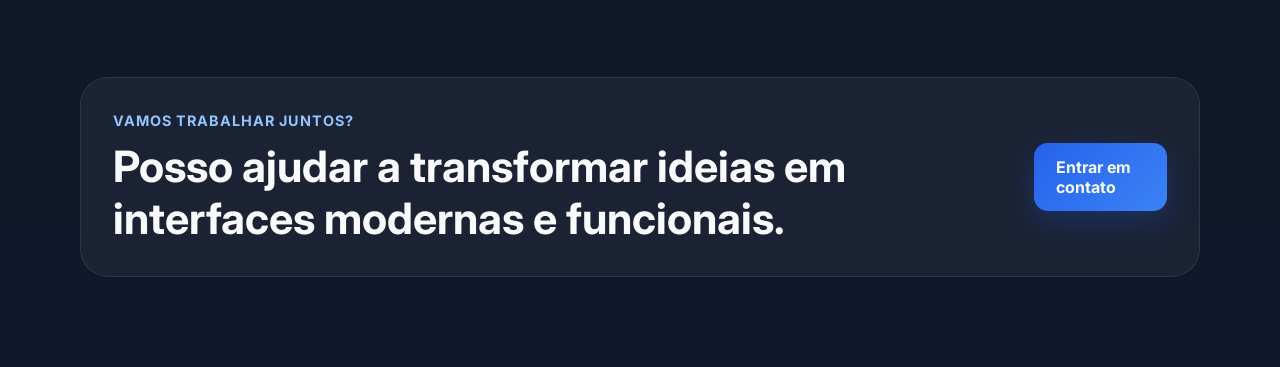
==== commit 2d267acd: "Atualizar o index.html" ====
--- a/index.html
+++ b/index.html
@@ -31,7 +31,7 @@
             <div class="container main-grid">
                 <div class="main-texto">
                     <span class="destaque">Disponível para oportunidades</span>
-                    <h1>Olá, me chamo Daniel! Sou um <span>Desenvolvedor Front-End</span></h1>
+                    <h1>Olá, me chamo Daniel! Sou um <span>Desenvolvedor Front-End Júnior</span></h1>
 
                     <p>
                         Tenho experiência com HTML, CSS, JavaScript e maior familiaridade com React.js,
